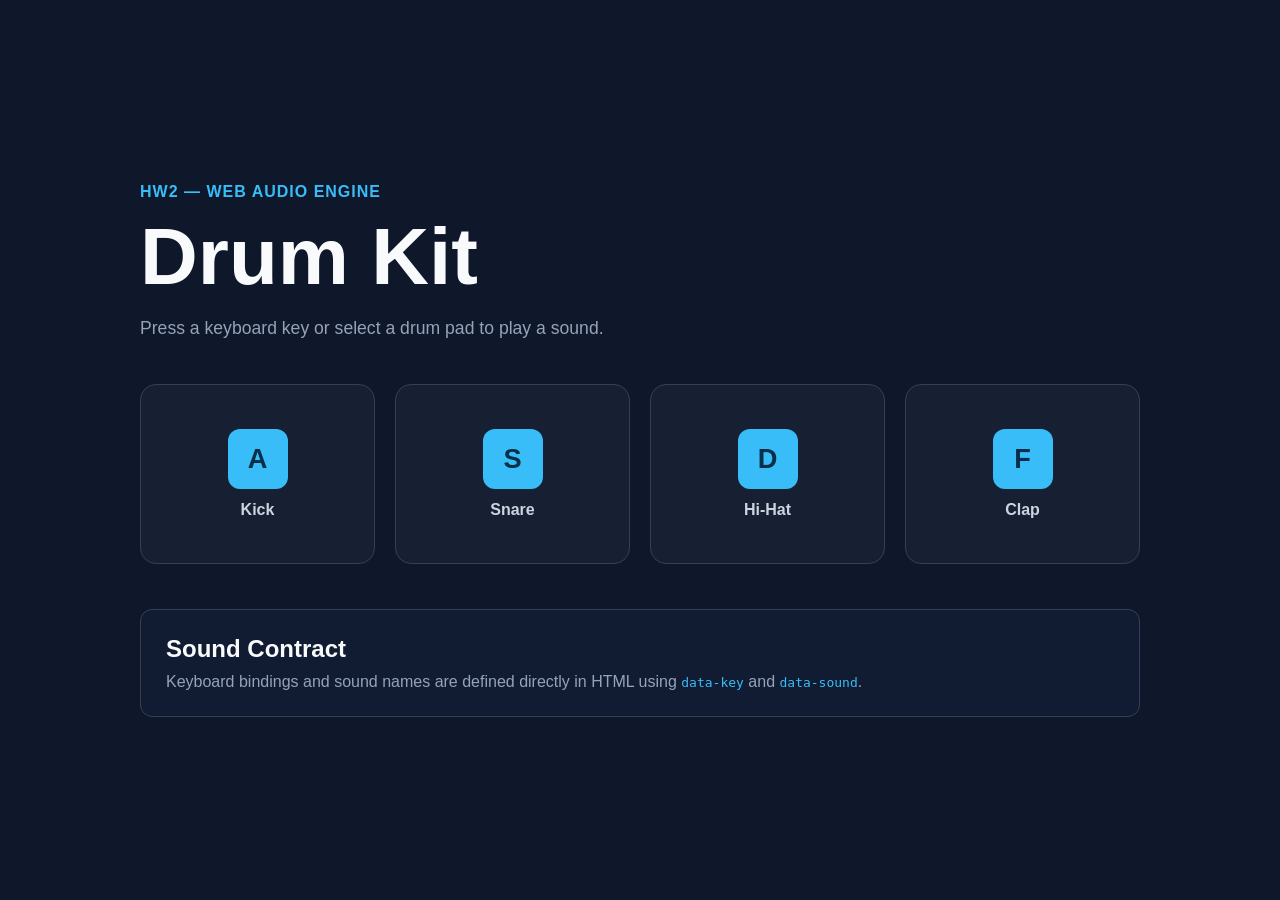
==== HW2/index.html @ ed545e6f "feat(hw2): define HTML data-sound contract" ====
<!doctype html>
<html lang="en">
  <head>
    <meta charset="UTF-8" />
    <meta name="viewport" content="width=device-width, initial-scale=1.0" />

    <title>Drum Kit Engine</title>

    <link rel="stylesheet" href="style.css" />
  </head>

  <body>
    <main class="app">
      <section class="drum-section">
        <div class="container">
          <p class="label">HW2 — Web Audio Engine</p>

          <h1>Drum Kit</h1>

          <p class="description">
            Press a keyboard key or select a drum pad to play a sound.
          </p>

          <div class="drum-grid">
            <button
              class="drum-pad"
              type="button"
              data-key="a"
              data-sound="kick"
            >
              <span class="key">A</span>
              <span class="sound-name">Kick</span>
            </button>

            <button
              class="drum-pad"
              type="button"
              data-key="s"
              data-sound="snare"
            >
              <span class="key">S</span>
              <span class="sound-name">Snare</span>
            </button>

            <button
              class="drum-pad"
              type="button"
              data-key="d"
              data-sound="hihat"
            >
              <span class="key">D</span>
              <span class="sound-name">Hi-Hat</span>
            </button>

            <button
              class="drum-pad"
              type="button"
              data-key="f"
              data-sound="clap"
            >
              <span class="key">F</span>
              <span class="sound-name">Clap</span>
            </button>
          </div>

          <div class="contract-info">
            <h2>Sound Contract</h2>

            <p>
              Keyboard bindings and sound names are defined directly in HTML
              using <code>data-key</code> and <code>data-sound</code>.
            </p>
          </div>
        </div>
      </section>
    </main>
  </body>
</html>
---- HW2/style.css ----
* {
  margin: 0;
  padding: 0;
  box-sizing: border-box;
}

body {
  min-height: 100vh;

  font-family: Arial, Helvetica, sans-serif;

  background: #0f172a;
  color: #e2e8f0;
}

button {
  font: inherit;
}

.app {
  min-height: 100vh;

  display: flex;
  align-items: center;
}

.container {
  width: min(1000px, 90%);
  margin: 0 auto;
}

.drum-section {
  width: 100%;
  padding: 70px 0;
}

.label {
  margin-bottom: 10px;

  color: #38bdf8;

  font-weight: bold;
  text-transform: uppercase;
  letter-spacing: 1px;
}

h1 {
  margin-bottom: 15px;

  color: #f8fafc;

  font-size: clamp(3rem, 8vw, 5rem);
}

.description {
  max-width: 650px;

  margin-bottom: 45px;

  color: #94a3b8;

  font-size: 1.1rem;
}

/* DRUM PADS */

.drum-grid {
  display: grid;

  grid-template-columns: repeat(4, 1fr);

  gap: 20px;
}

.drum-pad {
  min-height: 180px;

  display: flex;
  flex-direction: column;
  align-items: center;
  justify-content: center;

  gap: 12px;

  background: #172033;
  color: #f8fafc;

  border: 1px solid #334155;
  border-radius: 16px;

  cursor: pointer;

  transition:
    transform 0.2s ease,
    border-color 0.2s ease,
    background 0.2s ease;
}

.drum-pad:hover {
  transform: translateY(-4px);

  border-color: #38bdf8;

  background: #1e293b;
}

.drum-pad:focus-visible {
  outline: 3px solid #fbbf24;
  outline-offset: 4px;
}

.key {
  width: 60px;
  height: 60px;

  display: flex;
  align-items: center;
  justify-content: center;

  border-radius: 12px;

  background: #38bdf8;
  color: #082f49;

  font-size: 1.7rem;
  font-weight: bold;
}

.sound-name {
  color: #cbd5e1;

  font-weight: bold;
}

/* CONTRACT INFO */

.contract-info {
  margin-top: 45px;

  padding: 25px;

  background: #111c32;

  border: 1px solid #334155;
  border-radius: 12px;
}

.contract-info h2 {
  margin-bottom: 10px;

  color: #f8fafc;
}

.contract-info p {
  color: #94a3b8;
}

code {
  color: #38bdf8;
}

/* RESPONSIVE */

@media (max-width: 800px) {
  .drum-grid {
    grid-template-columns: repeat(2, 1fr);
  }
}

@media (max-width: 500px) {
  .drum-grid {
    grid-template-columns: 1fr;
  }
}
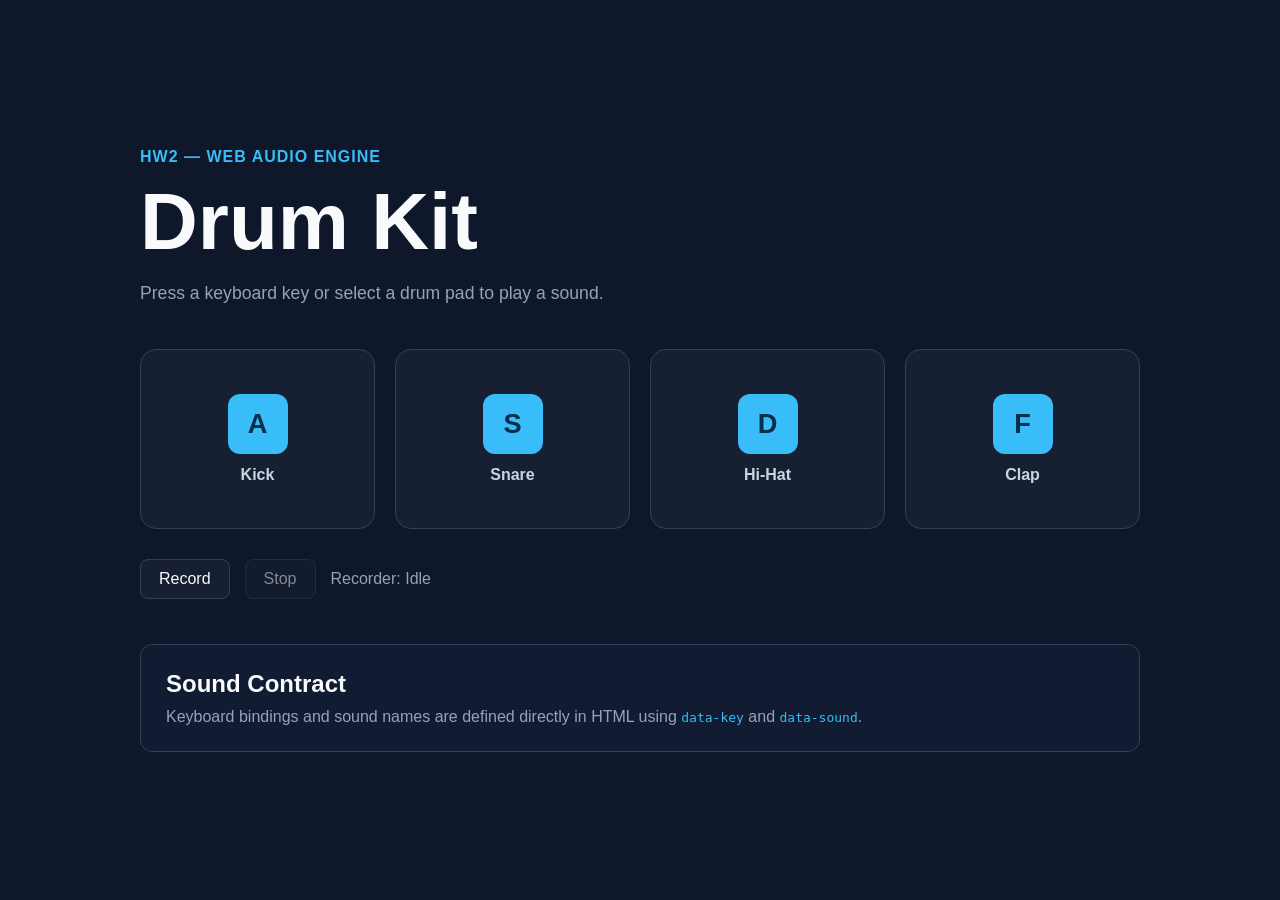
==== commit 4f9073fb: "feat(hw2): implement FIFO beat recorder" ====
--- a/HW2/index.html
+++ b/HW2/index.html
@@ -62,7 +62,12 @@
               <span class="sound-name">Clap</span>
             </button>
           </div>
+          <div class="recorder-controls">
+            <button id="recordBtn" type="button">Record</button>
+            <button id="stopBtn" type="button" disabled>Stop</button>
 
+            <p id="recordStatus">Recorder: Idle</p>
+          </div>
           <div class="contract-info">
             <h2>Sound Contract</h2>
 
@@ -74,5 +79,6 @@
         </div>
       </section>
     </main>
+    <script src="main.js" defer></script>
   </body>
 </html>
--- a/HW2/style.css
+++ b/HW2/style.css
@@ -172,3 +172,40 @@
     grid-template-columns: 1fr;
   }
 }
+
+/* BEAT RECORDER */
+
+.recorder-controls {
+  margin-top: 30px;
+
+  display: flex;
+  align-items: center;
+  gap: 15px;
+
+  flex-wrap: wrap;
+}
+
+.recorder-controls button {
+  padding: 10px 18px;
+
+  border: 1px solid #334155;
+  border-radius: 8px;
+
+  background: #172033;
+  color: #f8fafc;
+
+  cursor: pointer;
+}
+
+.recorder-controls button:hover:not(:disabled) {
+  border-color: #38bdf8;
+}
+
+.recorder-controls button:disabled {
+  opacity: 0.5;
+  cursor: not-allowed;
+}
+
+#recordStatus {
+  color: #94a3b8;
+}
